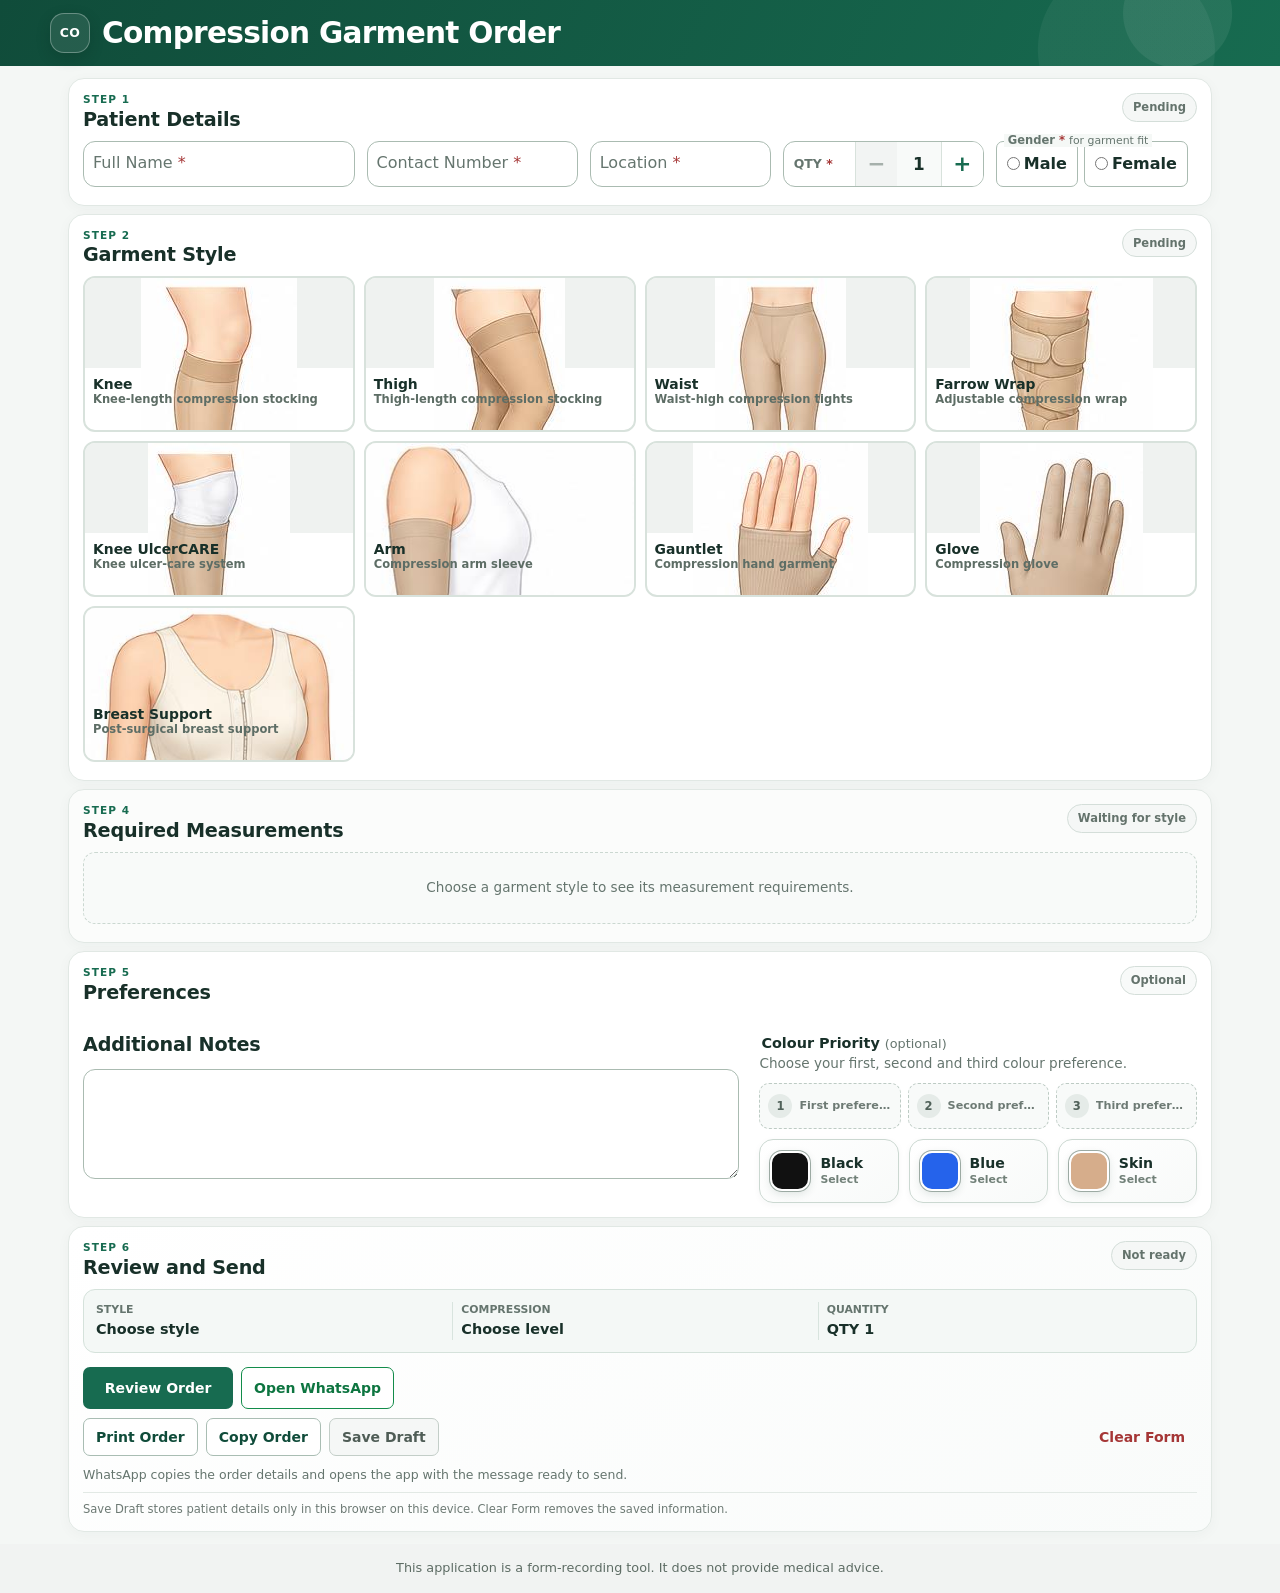
==== Web/index.html @ 6afd361b "feat: add Mercury release and automatic updater" ====
<!doctype html>
<html lang="en">
<head>
  <meta charset="utf-8">
  <meta name="viewport" content="width=device-width, initial-scale=1">
  <title>Compression Garment Order</title>
  <link rel="stylesheet" href="styles.css">
</head>
<body>
  <a class="skip-link" href="#form">Skip to order form</a>

  <header class="site-header">
    <div class="header-inner">
      <span class="brand-mark" aria-hidden="true">CO</span>
      <h1>Compression Garment Order</h1>
    </div>
  </header>

  <main>
    <section id="errorSummary" class="errors" aria-labelledby="errorTitle" tabindex="-1" hidden>
      <h2 id="errorTitle">Please complete the following</h2>
      <ul id="errorList"></ul>
    </section>

    <form id="form" novalidate>
      <section class="panel workflow-section" id="patientSection" aria-labelledby="patientHeading">
        <div class="workflow-heading">
          <div>
            <span class="step-label">Step 1</span>
            <h2 id="patientHeading">Patient Details</h2>
          </div>
          <span id="patientStepStatus" class="section-status">Pending</span>
        </div>
        <div class="patient-row">
          <div class="field floating-field" id="field-name">
            <input id="name" autocomplete="name" placeholder=" " required aria-describedby="name-error">
            <label for="name">Full Name <span class="required" aria-hidden="true">*</span></label>
            <p class="field-error" id="name-error"></p>
          </div>

          <div class="field floating-field" id="field-contact">
            <input id="contact" type="tel" inputmode="tel" autocomplete="tel" maxlength="30" placeholder=" " required aria-describedby="contact-error">
            <label for="contact">Contact Number <span class="required" aria-hidden="true">*</span></label>
            <p class="field-error" id="contact-error"></p>
          </div>

          <div class="field floating-field" id="field-location">
            <input id="location" autocomplete="address-level2" maxlength="200" placeholder=" " required aria-describedby="location-error">
            <label for="location">Location <span class="required" aria-hidden="true">*</span></label>
            <p class="field-error" id="location-error"></p>
          </div>

          <div class="field quantity-field" id="field-pairs">
            <div class="quantity-control">
              <label for="pairs">QTY <span class="required" aria-hidden="true">*</span></label>
              <div class="quantity-stepper">
                <button id="pairsDecrease" class="quantity-button" type="button" aria-label="Decrease quantity">−</button>
                <input id="pairs" type="number" min="1" max="20" step="1" value="1" required aria-describedby="pairs-error">
                <button id="pairsIncrease" class="quantity-button" type="button" aria-label="Increase quantity">+</button>
              </div>
            </div>
            <p class="field-error" id="pairs-error"></p>
          </div>

          <fieldset class="field gender-field" id="field-gender" aria-describedby="gender-error">
            <legend>Gender <span class="required" aria-hidden="true">*</span> <span class="legend-context">for garment fit</span></legend>
            <div class="gender-row">
              <label><input type="radio" name="gender" value="male"> Male</label>
              <label><input type="radio" name="gender" value="female"> Female</label>
            </div>
            <p class="field-error" id="gender-error"></p>
          </fieldset>
        </div>
      </section>

      <div id="selectionRow" class="selection-row">
      <section class="panel workflow-section garment-section" id="garmentSection" aria-labelledby="garmentHeading">
        <div class="workflow-heading">
          <div>
            <span class="step-label">Step 2</span>
            <h2 id="garmentHeading">Garment Style</h2>
          </div>
          <div class="workflow-heading-actions">
            <span id="garmentStepStatus" class="section-status">Pending</span>
            <button id="changeGarment" class="change-garment" type="button" hidden>Change style</button>
          </div>
        </div>
        <div id="garments" class="garments" role="radiogroup" aria-labelledby="garmentHeading" aria-describedby="garment-error"></div>
        <p class="field-error" id="garment-error"></p>
      </section>

      <section class="panel workflow-section compression-section" id="compressionSection" aria-labelledby="compressionHeading" hidden>
        <div class="workflow-heading">
          <div>
            <span class="step-label">Step 3</span>
            <div class="section-heading">
              <h2 id="compressionHeading">Compression Level</h2>
              <button class="help-tip" type="button" aria-label="Compression level help" data-tooltip="Choose the prescribed compression level. Use the information button for its clinical reference details.">?</button>
            </div>
          </div>
          <span id="compressionStepStatus" class="section-status">Pending</span>
        </div>
        <div id="compression" class="compression" role="radiogroup" aria-labelledby="compressionHeading" aria-describedby="compression-error"></div>
        <p class="field-error" id="compression-error"></p>
      </section>

      <section class="panel workflow-section measurement-section" id="measurementSection" aria-labelledby="measurementHeading">
        <div class="workflow-heading">
          <div>
            <span class="step-label">Step 4</span>
            <h2 id="measurementHeading">Required Measurements</h2>
          </div>
          <span id="measurementStepStatus" class="section-status">Waiting for style</span>
        </div>
        <p id="measurementHint" class="hint empty-guidance" aria-live="polite">Choose a garment style to see its measurement requirements.</p>
        <div id="measurementContent" class="measure-content" hidden>
          <div class="measure-layout">
            <svg id="measureDiagram" class="body-diagram" viewBox="0 0 150 260" role="img" aria-label="Body measurement locations"></svg>
            <div id="measurementFields" class="measurements"></div>
          </div>
        </div>
        <p class="field-error" id="measurements-error"></p>
      </section>
      </div>

      <section class="panel workflow-section preferences-panel" id="preferencesSection" aria-labelledby="preferencesHeading">
        <div class="workflow-heading preferences-heading">
          <div>
            <span class="step-label">Step 5</span>
            <h2 id="preferencesHeading">Preferences</h2>
          </div>
          <span id="preferencesStepStatus" class="section-status optional-status">Optional</span>
        </div>
        <div class="notes-column">
          <h2 id="notesHeading">Additional Notes</h2>
          <textarea id="notes" maxlength="2000" rows="4" aria-labelledby="notesHeading"></textarea>
        </div>
        <fieldset class="colour-column" aria-describedby="colourHelp">
          <legend>Colour Priority <span class="optional">(optional)</span></legend>
          <p id="colourHelp" class="hint">Choose your first, second and third colour preference.</p>
          <div id="colourSlots" class="colour-slots" aria-label="Selected colour preference order"></div>
          <div id="colourPriorities" class="colour-priorities"></div>
          <button id="clearColours" class="clear-colours" type="button" hidden>Clear colours</button>
          <p id="colourStatus" class="sr-only" aria-live="polite"></p>
        </fieldset>
      </section>

      <section class="panel workflow-section completion-panel" id="completionSection" aria-labelledby="completionHeading">
        <div class="workflow-heading">
          <div>
            <span class="step-label">Step 6</span>
            <h2 id="completionHeading">Review and Send</h2>
          </div>
          <span id="completionStepStatus" class="section-status">Not ready</span>
        </div>
        <div id="orderSummary" class="order-summary" aria-live="polite"></div>
        <div class="action-groups">
          <div class="primary-actions">
            <button type="button" id="review">Review Order</button>
            <button type="button" id="whatsapp" class="whatsapp">Open WhatsApp</button>
          </div>
          <div class="utility-actions" aria-label="Order utilities">
            <button type="button" id="print" class="secondary">Print Order</button>
            <button type="button" id="copy" class="secondary">Copy Order</button>
            <button type="button" id="save" class="neutral">Save Draft</button>
            <button type="button" id="clear" class="clear-action">Clear Form</button>
          </div>
        </div>
        <p class="action-help">WhatsApp copies the order details and opens the app with the message ready to send.</p>
        <p id="draftPrivacy" class="draft-privacy">Save Draft stores patient details only in this browser on this device. Clear Form removes the saved information.</p>
      </section>
    </form>
  </main>

  <footer>This application is a form-recording tool. It does not provide medical advice.</footer>

  <div id="status" role="status" aria-live="polite" aria-atomic="true"></div>

  <div id="modal" class="modal" hidden>
    <div class="dialog" role="dialog" aria-modal="true" aria-labelledby="modalTitle" aria-describedby="modalDescription">
      <button id="modalClose" class="close" type="button" aria-label="Close dialog">&times;</button>
      <h2 id="modalTitle"></h2>
      <div id="modalDescription"></div>
      <div id="modalActions" class="actions"></div>
    </div>
  </div>

  <section id="printArea" aria-label="Printable order"></section>

  <script src="script.js"></script>
</body>
</html>
---- Web/styles.css ----
:root {
  --brand-primary: #176b50;
  --brand-primary-dark: #104c3a;
  --brand-surface: #edf7f2;
  --text-primary: #183029;
  --text-secondary: #65756e;
  --surface: #ffffff;
  --surface-muted: #f5f8f6;
  --border: #d8e2dc;
  --selected-color: #176b50;
  --selected-surface: #e8f5ee;
  --compression-light: #3d9869;
  --compression-moderate: #c47a28;
  --compression-high: #7f2939;
  --info-color: #316d9b;
  --warning-color: #a86416;
  --error-color: #a53636;
  --success-color: #257a50;
  --ink: var(--text-primary);
  --green: var(--brand-primary);
  --green-dark: var(--brand-primary-dark);
  --pale: var(--brand-surface);
  --line: var(--border);
  --input-line: #aabbb1;
  --soft: var(--surface-muted);
  --muted: var(--text-secondary);
  --danger: var(--error-color);
  --error-bg: #fff1f0;
  --error-line: #e5a19c;
  --radius-sm: 7px;
  --radius-md: 12px;
  --radius-lg: 16px;
  --focus: 0 0 0 3px #80caaa;
  --selected: 0 0 0 2px #147a5222;
  --content: 1180px;
}

* { box-sizing: border-box; }
[hidden] { display: none !important; }
.sr-only {
  position: absolute !important;
  width: 1px !important;
  height: 1px !important;
  padding: 0 !important;
  margin: -1px !important;
  overflow: hidden !important;
  clip: rect(0, 0, 0, 0) !important;
  white-space: nowrap !important;
  border: 0 !important;
}

html { scroll-behavior: smooth; }
body {
  margin: 0;
  background: #f4f7f5;
  color: var(--ink);
  font: 15px/1.45 "Aptos", "Segoe UI Variable Text", "Segoe UI", system-ui, sans-serif;
}

.skip-link {
  position: fixed;
  z-index: 100;
  top: 8px;
  left: 8px;
  padding: 9px 12px;
  border-radius: var(--radius-sm);
  background: #fff;
  color: var(--ink);
  transform: translateY(-150%);
}
.skip-link:focus { transform: none; box-shadow: var(--focus); }

.site-header {
  padding: 13px max(20px, calc((100% - var(--content)) / 2));
  background:
    radial-gradient(circle at 92% 20%, #ffffff12 0 54px, transparent 55px),
    radial-gradient(circle at 88% 75%, #ffffff0d 0 88px, transparent 89px),
    linear-gradient(115deg, var(--brand-primary-dark), var(--brand-primary));
  color: #fff;
}
.header-inner { display: flex; align-items: center; gap: 12px; }
.brand-mark {
  display: grid;
  place-items: center;
  width: 40px;
  height: 40px;
  flex: 0 0 auto;
  border: 1px solid #ffffff4d;
  border-radius: 14px;
  background: #ffffff17;
  color: #fff;
  font-size: .78rem;
  font-weight: 800;
  letter-spacing: .04em;
  box-shadow: 0 5px 14px #08291d3d;
}
.site-header h1 { margin: 0; font-family: "Aptos Display", "Segoe UI Variable Display", "Segoe UI", system-ui, sans-serif; font-size: clamp(1.55rem, 3vw, 1.85rem); line-height: 1.15; letter-spacing: -.025em; }

main { max-width: var(--content); margin: 12px auto; padding: 0 18px; }
.notice, .privacy { margin: 10px 0; padding: 11px 14px; border-radius: 8px; }
.notice { border-left: 4px solid var(--green); background: var(--pale); }
.privacy { border: 1px solid var(--line); background: #fafcfb; color: var(--muted); font-size: .88rem; }

.panel {
  margin: 8px 0;
  padding: 14px;
  border: 1px solid #e1e8e4;
  border-radius: var(--radius-lg);
  background: #fff;
  box-shadow: 0 3px 14px #183d2d09;
}
h2 { margin: 0 0 10px; font-size: 1.2rem; line-height: 1.25; letter-spacing: -.01em; }
h3 { margin: 14px 0 5px; font-size: 1rem; }
.hint { min-height: 1.3em; margin: 0 0 10px; color: var(--muted); font-size: .85rem; }
.required { color: var(--danger); }

.workflow-section {
  position: relative;
  transition: border-color 180ms ease-in-out, box-shadow 180ms ease-in-out, background-color 180ms ease-in-out;
}
.workflow-section.is-complete { border-color: #c2d9ce; box-shadow: 0 4px 16px #176b500d; }
.workflow-heading {
  display: flex;
  align-items: flex-start;
  justify-content: space-between;
  gap: 14px;
  margin-bottom: 9px;
}
.workflow-heading > div:first-child { min-width: 0; }
.workflow-heading h2 { margin-bottom: 0; font-family: "Aptos Display", "Segoe UI Variable Display", "Segoe UI", system-ui, sans-serif; }
.step-label {
  display: block;
  margin-bottom: 2px;
  color: var(--brand-primary);
  font-size: .66rem;
  font-weight: 800;
  letter-spacing: .1em;
  line-height: 1.2;
  text-transform: uppercase;
}
.section-status {
  display: inline-flex;
  min-height: 28px;
  align-items: center;
  padding: 5px 10px;
  border: 1px solid #d4ded9;
  border-radius: 999px;
  background: #f5f7f6;
  color: #64736c;
  font-size: .72rem;
  font-weight: 750;
  white-space: nowrap;
  flex: 0 0 auto;
  transition: color 160ms ease-in-out, border-color 160ms ease-in-out, background-color 160ms ease-in-out;
}
.section-status.is-complete { border-color: #9fc8b4; background: #eaf6f0; color: var(--success-color); }
.section-status.is-complete::before { content: "✓"; margin-right: 5px; }
.optional-status { background: #f8faf9; }
.workflow-heading-actions { display: flex; align-items: center; gap: 8px; }
.selection-row { display: grid; gap: 8px; margin: 8px 0; }
.selection-row > .panel { min-width: 0; margin: 0; }
.selection-row.has-garment {
  grid-template-columns: minmax(0, 1.55fr) minmax(230px, .65fr) minmax(330px, 1fr);
  gap: 10px;
  align-items: stretch;
}
.selection-row.has-garment .compression { grid-template-columns: 1fr; gap: 6px; }
.selection-row.has-garment .garments {
  grid-template-columns: minmax(210px, 1.1fr) minmax(150px, .9fr);
}
.selection-row.has-garment .garment-config-panel { grid-column: span 1; }
.compression-section.is-revealing { animation: reveal-content 180ms ease-in-out; }
.selection-row.has-garment .compression-section .workflow-heading,
.selection-row.has-garment .measurement-section .workflow-heading {
  align-items: flex-start;
  flex-direction: column;
  gap: 5px;
}
.selection-row.has-garment .compression-section .section-status,
.selection-row.has-garment .measurement-section .section-status { align-self: flex-start; }
.selection-row.has-garment .garment-section .workflow-heading { flex-wrap: wrap; }
.selection-row.has-garment .garment-section .workflow-heading-actions { flex-wrap: wrap; justify-content: flex-end; }
.selection-row.has-garment .compression-card { min-height: 56px; }
.selection-row.has-garment .compression-choice { padding-top: 6px; padding-bottom: 6px; }
.selection-row.has-garment .measure-layout { grid-template-columns: 76px minmax(0, 1fr); gap: 10px; }
.selection-row.has-garment .body-diagram { width: 76px; height: 150px; justify-self: center; }
.selection-row.has-garment .measurements { grid-template-columns: 1fr; gap: 7px; }
.selection-row.has-garment .measurements label { font-size: .76rem; }
.selection-row.has-garment .measurements input { min-height: 38px; padding-top: 6px; padding-bottom: 6px; }

label { display: block; font-weight: 650; }
fieldset { min-width: 0; margin: 0; padding: 0; border: 0; }
legend { font-size: .9rem; font-weight: 650; }
.legend-context { color: var(--muted); font-size: .68rem; font-weight: 500; }
input, textarea, select {
  width: 100%;
  margin-top: 4px;
  padding: 8px 9px;
  border: 1px solid var(--input-line);
  border-radius: 12px;
  background: #fff;
  color: var(--ink);
  font: inherit;
  font-size: 1rem;
  transition:
    border-color 160ms ease-in-out,
    box-shadow 160ms ease-in-out,
    background-color 160ms ease-in-out;
}
input:not([type="radio"]):not([type="checkbox"]), select { min-height: 42px; }
select:required:invalid { color: #6f7d76; }
select:required:invalid:focus { color: #87928c; }
select option { color: var(--ink); }
input:focus-visible, textarea:focus-visible, select:focus-visible, button:focus-visible, a:focus-visible {
  border-color: var(--green);
  outline: none;
  box-shadow: var(--focus);
}
input::placeholder, textarea::placeholder {
  color: #6f7d76;
  opacity: .82;
  transition: color 160ms ease-in-out, opacity 160ms ease-in-out;
}
input:focus::placeholder, textarea:focus::placeholder { color: #87928c; opacity: .58; }
input[aria-invalid="true"], select[aria-invalid="true"], textarea[aria-invalid="true"] {
  border-color: var(--danger);
}

.field-error { min-height: 1.2em; margin: 4px 0 0; color: var(--danger); font-size: .8rem; }
.field-error:empty { min-height: 0; }

.patient-row {
  display: grid;
  grid-template-columns: 1.35fr 1.05fr .9fr 1fr 1fr;
  gap: 12px;
  align-items: start;
}
.floating-field { position: relative; }
.floating-field > input {
  height: 46px;
  margin-top: 0;
  padding: 17px 10px 5px;
}
.floating-field > label {
  position: absolute;
  z-index: 1;
  top: 12px;
  left: 10px;
  color: var(--text-secondary);
  font-size: 1rem;
  font-weight: 500;
  line-height: 1.2;
  transform-origin: left top;
  transition: color 160ms ease-in-out, transform 160ms ease-in-out;
  pointer-events: none;
}
.floating-field > input:focus + label,
.floating-field > input:not(:placeholder-shown) + label {
  color: var(--brand-primary);
  transform: translateY(-7px) scale(.76);
}
.floating-field > input[aria-invalid="true"] + label { color: var(--error-color); }
.floating-field > .field-error { margin-top: 4px; }
.quantity-control {
  display: flex;
  align-items: center;
  justify-content: space-between;
  height: 46px;
  overflow: hidden;
  border: 1px solid var(--input-line);
  border-radius: 12px;
  background: var(--surface);
  transition: border-color 160ms ease-in-out, box-shadow 160ms ease-in-out;
}
.quantity-control:focus-within { border-color: var(--brand-primary); box-shadow: var(--focus); }
.quantity-control:has(input[aria-invalid="true"]) { border-color: var(--error-color); }
.quantity-control > label {
  padding-left: 10px;
  color: var(--text-secondary);
  font-size: .78rem;
  font-weight: 600;
  white-space: nowrap;
}
.quantity-stepper { display: flex; align-items: stretch; height: 100%; margin-left: 6px; }
.quantity-stepper input {
  width: 44px;
  min-height: 44px;
  margin: 0;
  padding: 0 3px;
  border: 0;
  border-radius: 0;
  background: #f8faf9;
  color: var(--text-primary);
  font-size: 1.05rem;
  font-weight: 700;
  text-align: center;
  appearance: textfield;
}
.quantity-stepper input::-webkit-inner-spin-button,
.quantity-stepper input::-webkit-outer-spin-button { margin: 0; appearance: none; }
.quantity-stepper input:focus-visible { border: 0; box-shadow: none; }
.quantity-button {
  width: 42px;
  min-height: 44px;
  padding: 0;
  border-left: 1px solid var(--border);
  border-radius: 0;
  background: var(--surface);
  color: var(--brand-primary);
  font-size: 1.35rem;
  font-weight: 600;
}
.quantity-button:hover { background: var(--brand-surface); color: var(--brand-primary-dark); filter: none; transform: none !important; }
.quantity-button:active { background: #dcefe5; transform: scale(.96) !important; }
.quantity-button:disabled { background: #f2f4f3; color: #a6b0ab; cursor: not-allowed; opacity: 1; }
.gender-row { display: flex; height: 46px; gap: 6px; margin-top: 4px; }
.gender-row label {
  display: flex;
  height: 46px;
  min-height: 46px;
  padding: 9px 10px;
  border: 1px solid var(--input-line);
  border-radius: var(--radius-sm);
  background: #fff;
  font-weight: 550;
  font-size: 1rem;
  white-space: nowrap;
  align-items: center;
  transition:
    border-color 160ms ease-in-out,
    background-color 160ms ease-in-out,
    box-shadow 160ms ease-in-out,
    transform 160ms ease-in-out;
}
.gender-row label:has(input:checked) { border-color: var(--green); background: var(--pale); }
.gender-row input { width: auto; margin: 0 4px 0 0; }
.gender-field { position: relative; }
.gender-field legend {
  position: absolute;
  z-index: 2;
  top: -7px;
  left: 8px;
  padding: 0 4px;
  background: var(--surface-muted);
  color: var(--text-secondary);
  font-size: .72rem;
  line-height: 1.2;
}
.gender-field .gender-row { margin-top: 0; }

.section-heading { display: flex; align-items: center; gap: 8px; }
.section-heading h2 { margin-bottom: 0; }
.help-tip {
  position: relative;
  display: grid;
  place-items: center;
  width: 44px;
  min-height: 44px;
  padding: 0;
  border: 0;
  border-radius: 50%;
  background: transparent;
  color: var(--muted);
  font-size: .85rem;
  font-weight: 750;
  transition:
    background-color 160ms ease-in-out,
    color 160ms ease-in-out,
    box-shadow 160ms ease-in-out;
}
.help-tip:hover { background: #eaf2ed; color: var(--green); filter: none; }
.help-tip::after {
  content: attr(data-tooltip);
  position: absolute;
  z-index: 20;
  top: calc(100% + 8px);
  left: 0;
  display: block;
  visibility: hidden;
  opacity: 0;
  transform: translateY(-5px);
  width: min(300px, calc(100vw - 50px));
  padding: 7px 9px;
  border-radius: var(--radius-sm);
  background: #223f34;
  color: #fff;
  font-size: .78rem;
  font-weight: 500;
  line-height: 1.4;
  text-align: left;
  box-shadow: 0 3px 10px #0002;
  pointer-events: none;
  transition:
    opacity 160ms ease-in-out,
    transform 160ms ease-in-out,
    visibility 160ms ease-in-out;
}
.help-tip:hover::after, .help-tip:focus-visible::after {
  visibility: visible;
  opacity: 1;
  transform: translateY(0);
}

.compression { display: grid; grid-template-columns: repeat(3, minmax(0, 1fr)); gap: 10px; margin-top: 8px; }
.compression-card {
  --level-color: var(--compression-light);
  --level-height: 14px;
  position: relative;
  display: grid;
  grid-template-columns: 1fr 44px;
  min-height: 62px;
  border: 1px solid #dce5e0;
  border-radius: 16px;
  background: #fff;
  box-shadow: 0 2px 8px #183d2d0d;
  transition:
    border-color 180ms ease-in-out,
    background-color 180ms ease-in-out,
    box-shadow 180ms ease-in-out,
    transform 180ms ease-in-out;
}
.compression-card[data-level="moderate"] { --level-color: var(--compression-moderate); --level-height: 27px; }
.compression-card[data-level="ulcer"] { --level-color: var(--compression-high); --level-height: 40px; }
.compression-card::before,
.compression-card::after {
  content: "";
  position: absolute;
  z-index: 1;
  left: 8px;
  bottom: 10px;
  width: 6px;
  border-radius: 999px;
  pointer-events: none;
}
.compression-card::before { height: 40px; background: #e5ebe7; }
.compression-card::after {
  height: var(--level-height);
  background: var(--level-color);
  transition: height 180ms ease-in-out, background-color 180ms ease-in-out;
}
.compression-card:hover { border-color: #b9cbc1; box-shadow: 0 4px 12px #183d2d14; }
.compression-card:focus-within { border-color: #79b99c; box-shadow: var(--focus); }
.compression-card.selected {
  border-color: #68aa8a;
  background: #edf7f1;
  box-shadow: 0 6px 18px #147a5218, inset 0 0 0 1px #147a5226;
}
.compression-choice {
  display: flex;
  min-width: 0;
  cursor: pointer;
  align-items: center;
  gap: 8px;
  padding: 9px 4px 9px 20px;
}
.compression-choice input {
  appearance: none;
  display: grid;
  place-content: center;
  width: 18px;
  height: 18px;
  margin: 0;
  padding: 0;
  flex: 0 0 auto;
  border: 1.5px solid #9cadA4;
  border-radius: 50%;
  background: #fff;
  cursor: pointer;
}
.compression-choice input::before {
  content: "";
  width: 8px;
  height: 8px;
  border-radius: 50%;
  background: var(--green);
  transform: scale(0);
  transition: transform 160ms ease-in-out;
}
.compression-choice input:checked { border-color: var(--green); }
.compression-choice input:checked::before { transform: scale(1); }
.compression-copy { display: block; min-width: 0; }
.compression-copy strong, .compression-copy small { display: block; }
.compression-copy strong { font-size: .84rem; line-height: 1.25; }
.compression-copy small {
  display: flex;
  align-items: center;
  gap: 4px;
  color: #718078;
  font-size: .7rem;
  line-height: 1.3;
}
.compression-copy small::before {
  content: "";
  width: 6px;
  height: 6px;
  flex: 0 0 auto;
  border-radius: 50%;
  background: var(--level-color);
}
.compression-copy::after {
  content: "✓ Selected";
  display: block;
  height: 14px;
  margin-top: 1px;
  color: var(--selected-color);
  font-size: .65rem;
  font-weight: 700;
  line-height: 14px;
  visibility: hidden;
  opacity: 0;
  transition: opacity 160ms ease-in-out, visibility 160ms ease-in-out;
}
.compression-card.selected .compression-copy::after { visibility: visible; opacity: 1; }
.info {
  width: 44px;
  min-height: 44px;
  align-self: center;
  justify-self: center;
  padding: 0;
  border: 0;
  border-radius: 50%;
  background: transparent;
  color: var(--info-color);
  font-size: .78rem;
  font-weight: 750;
  cursor: pointer;
}
.info:hover { background: #eaf2f8; color: #245778; filter: none; }

.compression-section .section-heading { align-items: center; gap: 6px; }
.measure-content { display: block; }
.measure-layout { display: grid; grid-template-columns: 140px minmax(0, 1fr); gap: 14px; align-items: start; }
.body-diagram { width: 140px; height: 210px; justify-self: center; }
.body-diagram text { font-size: 10px; }
.measurements { display: grid; grid-template-columns: 1fr; gap: 10px; width: 100%; }
.measurements label { position: relative; font-size: .88rem; }
.measurements .unit { position: absolute; right: 9px; bottom: 9px; color: #64746c; font-size: .8rem; }
.measurements input { padding-right: 52px; }
.measurement-valid-check {
  position: absolute;
  right: 30px;
  bottom: 9px;
  display: grid;
  place-items: center;
  width: 18px;
  height: 18px;
  border-radius: 50%;
  background: var(--success-color);
  color: #fff;
  font-size: .68rem;
  font-weight: 800;
  opacity: 0;
  transform: scale(.75);
  transition: opacity 160ms ease-in-out, transform 160ms ease-in-out;
  pointer-events: none;
}
.measurements .field.is-valid .measurement-valid-check { opacity: 1; transform: scale(1); }
.measurement-section .hint:empty { display: none; }
.measurement-section.is-empty { background: #fbfcfb; }
.empty-guidance {
  min-height: 72px;
  display: flex;
  align-items: center;
  justify-content: center;
  margin: 0;
  border: 1px dashed #cbd8d1;
  border-radius: 12px;
  background: #f8faf9;
  text-align: center;
}

.garments { display: grid; grid-template-columns: repeat(4, minmax(0, 1fr)); gap: 9px; }
.garment {
  --garment-image-height: 90px;
  --garment-copy-height: 62px;
  position: relative;
  display: grid;
  grid-template-rows: calc(var(--garment-image-height) + var(--garment-copy-height));
  min-height: calc(var(--garment-image-height) + var(--garment-copy-height));
  overflow: hidden;
  border: 2px solid var(--line);
  border-radius: var(--radius-md);
  background: #fff;
  transition:
    border-color 180ms ease-in-out,
    background-color 180ms ease-in-out,
    box-shadow 180ms ease-in-out,
    transform 180ms ease-in-out,
    opacity 180ms ease-in-out;
}
.garment:hover { border-color: #9bb9aa; box-shadow: 0 5px 15px #183d2d17; transform: translateY(-1px); }
.garment.selected { border-color: var(--green); background: var(--pale); box-shadow: var(--selected); }
.garment.is-filtering-out { opacity: 0; transform: scale(.975); pointer-events: none; }
.garment.is-filtering-in { animation: garment-filter-in 180ms ease-in-out; }
.garment::after {
  content: "✓ Selected";
  position: absolute;
  top: 7px;
  left: 7px;
  display: grid;
  place-items: center;
  width: auto;
  height: 24px;
  padding: 0 8px;
  border-radius: 999px;
  background: var(--green);
  color: #fff;
  font-size: .68rem;
  font-weight: 750;
  box-shadow: 0 2px 5px #0002;
  visibility: hidden;
  opacity: 0;
  transform: scale(.65);
  transition:
    opacity 160ms ease-in-out,
    transform 160ms ease-in-out,
    visibility 160ms ease-in-out;
  pointer-events: none;
}
.garment.selected::after {
  visibility: visible;
  opacity: 1;
  transform: scale(1);
}
.garment-select {
  display: grid;
  grid-template-rows: var(--garment-image-height) var(--garment-copy-height);
  width: 100%;
  min-height: 0;
  padding: 0;
  border: 0;
  background: transparent;
  color: var(--ink);
  text-align: left;
  cursor: pointer;
  overflow: hidden;
}
.garment-select:focus-visible { border-radius: 8px; box-shadow: inset 0 0 0 3px #80caaa; }
.image { display: grid; place-items: center; height: var(--garment-image-height); background: #eff2f0; }
.image img {
  max-width: 100%;
  max-height: 100%;
  object-fit: contain;
}
.image-fallback { padding: 12px; color: var(--muted); font-weight: 700; text-align: center; }
.garment-copy { height: var(--garment-copy-height); padding: 8px; overflow: hidden; }
.garment-copy strong { display: block; font-size: .87rem; }
.garment-copy small { display: block; color: #5d6d65; font-size: .72rem; }
.garment-config-panel {
  position: relative;
  grid-column: span 3;
  min-height: calc(var(--garment-image-height, 90px) + var(--garment-copy-height, 62px));
  padding: 14px;
  border: 1px solid #bad0c5;
  border-radius: var(--radius-md);
  background: linear-gradient(145deg, #f4faf7, #fff);
  box-shadow: 0 6px 18px #183d2d12;
  animation: reveal-content 180ms ease-in-out;
}
.garment-config-panel::before {
  content: "";
  position: absolute;
  top: 28px;
  left: -9px;
  width: 16px;
  height: 16px;
  border-bottom: 1px solid #bad0c5;
  border-left: 1px solid #bad0c5;
  background: #f4faf7;
  transform: rotate(45deg);
}
.garment-config-heading { margin-bottom: 12px; }
.garment-config-heading h3 { margin: 0; color: var(--ink); font-size: 1rem; }
.garment-config-panel label { display: block; font-size: .82rem; font-weight: 700; }
.garment-config-panel select { margin-top: 6px; background-color: #fff; }
.garment-option-confirmation { margin: 0; color: var(--success-color); font-size: .88rem; font-weight: 700; }

.change-garment {
  min-height: 32px;
  padding: 5px 10px;
  border: 1px solid #b9ccc2;
  border-radius: 999px;
  background: #fff;
  color: var(--brand-primary-dark);
  font-size: .75rem;
}
.change-garment::before { content: "↺"; margin-right: 5px; }
.change-garment:hover { background: var(--brand-surface); filter: none; }

.preferences-panel { display: grid; grid-template-columns: minmax(0, 1.35fr) minmax(300px, .9fr); gap: 20px; }
.preferences-panel h2 { margin-bottom: 8px; }
.optional { color: var(--muted); font-size: .8rem; font-weight: 500; }
.colour-priorities { display: grid; grid-template-columns: repeat(3, minmax(0, 1fr)); gap: 10px; }
.colour-choice {
  position: relative;
  display: grid;
  grid-template-columns: 40px minmax(0, 1fr) 28px;
  align-items: center;
  gap: 10px;
  min-height: 64px;
  padding: 10px;
  overflow: hidden;
  border: 1px solid #cbd8d1;
  border-radius: 14px;
  background: linear-gradient(145deg, #fff, #f8faf9);
  color: var(--ink);
  text-align: left;
  box-shadow: 0 2px 7px #183d2d0a;
  transition:
    border-color 160ms ease-in-out,
    background-color 160ms ease-in-out,
    box-shadow 160ms ease-in-out,
    transform 160ms ease-in-out;
}
.colour-choice:hover { border-color: #9dbbad; box-shadow: 0 6px 15px #183d2d14; }
.colour-choice[aria-pressed="true"] { border-color: var(--green); background: #f2faf6; box-shadow: var(--selected); }
.colour-square {
  width: 40px;
  height: 40px;
  border: 2px solid #fff;
  border-radius: 12px;
  box-shadow: 0 0 0 1px #9caaa3, 0 3px 8px #183d2d20;
}
.colour-copy { display: grid; min-width: 0; gap: 2px; }
.colour-label { font-size: .88rem; font-weight: 750; line-height: 1.1; }
.colour-status { color: #718078; font-size: .68rem; font-weight: 600; line-height: 1.2; }
.colour-choice[aria-pressed="true"] .colour-status { color: var(--green); }
.colour-rank {
  display: grid;
  place-items: center;
  width: 28px;
  height: 28px;
  border-radius: 50%;
  background: var(--green);
  color: #fff;
  font-size: .8rem;
  font-weight: 800;
  visibility: hidden;
  opacity: 0;
  transform: scale(.65);
  transition:
    opacity 160ms ease-in-out,
    transform 160ms ease-in-out,
    visibility 160ms ease-in-out;
}
.colour-choice[aria-pressed="true"] .colour-rank {
  visibility: visible;
  opacity: 1;
  transform: scale(1);
}

.whatsapp-panel { display: flex; align-items: center; justify-content: space-between; gap: 18px; }
.whatsapp-panel h2 { margin-bottom: 4px; }
.whatsapp-panel .hint { margin-bottom: 0; }
.whatsapp { flex: 0 0 auto; background: #128c4a; }

.actions { display: flex; flex-wrap: wrap; gap: 8px; margin: 14px 0; }
button {
  min-height: 42px;
  padding: 9px 12px;
  border: 0;
  border-radius: var(--radius-sm);
  background: var(--green);
  color: #fff;
  font: 700 14px system-ui;
  cursor: pointer;
  transition:
    background-color 160ms ease-in-out,
    filter 160ms ease-in-out,
    box-shadow 160ms ease-in-out,
    transform 120ms ease-in-out;
}
button:hover { filter: brightness(.95); }
button:not(.help-tip):not(.info):hover { transform: translateY(-1px); }
button:not(.help-tip):not(.info):active { transform: translateY(1px); }
button[aria-busy="true"] { cursor: wait; opacity: .72; pointer-events: none; }
.secondary { background: var(--green-dark); }
.neutral { background: #64716b; }
.danger { background: var(--danger); }

.preferences-heading { grid-column: 1 / -1; margin-bottom: 0; }
.colour-slots { display: grid; grid-template-columns: repeat(3, minmax(0, 1fr)); gap: 7px; margin-bottom: 10px; }
.colour-slot {
  display: grid;
  grid-template-columns: 24px minmax(0, 1fr);
  align-items: center;
  gap: 7px;
  min-height: 46px;
  padding: 7px 8px;
  border: 1px dashed #bdcbc4;
  border-radius: 10px;
  background: #f8faf9;
  color: #6d7a74;
  text-align: left;
}
.colour-slot:disabled { cursor: default; opacity: 1; }
.colour-slot.is-filled {
  grid-template-columns: 22px 24px minmax(0, 1fr);
  border-style: solid;
  border-color: #a8c8b8;
  background: #f0f8f4;
  color: var(--ink);
  animation: reveal-content 160ms ease-in-out;
}
.colour-slot.is-filled:hover { border-color: var(--green); background: #e8f5ee; filter: none; }
.colour-slot-number {
  display: grid;
  place-items: center;
  width: 24px;
  height: 24px;
  border-radius: 50%;
  background: #e5ebe8;
  color: #506159;
  font-size: .72rem;
  font-weight: 800;
}
.colour-slot.is-filled .colour-slot-number { background: var(--green); color: #fff; }
.colour-slot-swatch { width: 22px; height: 22px; border: 2px solid #fff; border-radius: 7px; box-shadow: 0 0 0 1px #9caaa3; }
.colour-slot-copy { overflow: hidden; font-size: .7rem; font-weight: 700; line-height: 1.15; text-overflow: ellipsis; white-space: nowrap; }
.clear-colours {
  min-height: 30px;
  margin-top: 7px;
  padding: 4px 0;
  background: transparent;
  color: var(--brand-primary-dark);
  font-size: .76rem;
  text-decoration: underline;
  text-underline-offset: 3px;
}
.clear-colours:hover { background: transparent; filter: none; }

.completion-panel { background: linear-gradient(145deg, #fff, #f9fbfa); }
.order-summary {
  display: flex;
  flex-wrap: wrap;
  gap: 8px;
  margin-bottom: 14px;
  padding: 12px;
  border: 1px solid #d5e2db;
  border-radius: 12px;
  background: #f4f8f6;
}
.summary-item {
  display: grid;
  min-width: 130px;
  flex: 1 1 150px;
  gap: 1px;
  padding-right: 10px;
  border-right: 1px solid #d8e4de;
}
.summary-item:last-child { border-right: 0; }
.summary-item small { color: var(--muted); font-size: .68rem; font-weight: 650; text-transform: uppercase; }
.summary-item strong { overflow: hidden; font-size: .9rem; text-overflow: ellipsis; white-space: nowrap; }
.summary-item:last-child strong,
.quantity-stepper input,
.measurements input,
#contact { font-variant-numeric: tabular-nums; }

.action-groups { display: grid; gap: 9px; }
.primary-actions, .utility-actions { display: flex; flex-wrap: wrap; gap: 8px; }
.primary-actions > button { min-width: 150px; }
.utility-actions > button { min-height: 38px; }
.whatsapp {
  border: 1px solid #128c4a;
  background: #fff;
  color: #0d7540;
  box-shadow: none;
}
.whatsapp:hover { background: #edf8f2; filter: none; }
.secondary {
  border: 1px solid #a9bdb3;
  background: #fff;
  color: var(--brand-primary-dark);
}
.secondary:hover { background: #f0f6f3; filter: none; }
.neutral {
  border: 1px solid #c3cec8;
  background: #f5f7f6;
  color: #4f5d56;
}
.neutral:hover { background: #e9eeeb; filter: none; }
.neutral.is-saved { border-color: #8cbea5; background: #eaf6f0; color: var(--success-color); }
.clear-action {
  margin-left: auto;
  background: transparent;
  color: var(--danger);
  font-weight: 700;
}
.clear-action:hover { background: var(--error-bg); filter: none; }
.action-help { margin: 10px 0 0; color: var(--muted); font-size: .78rem; }
.draft-privacy {
  margin: 8px 0 0;
  padding-top: 8px;
  border-top: 1px solid #e2e9e5;
  color: #6d7a74;
  font-size: .72rem;
}

.errors {
  margin: 12px 0;
  padding: 12px 16px;
  border: 1px solid var(--error-line);
  border-radius: 9px;
  background: var(--error-bg);
  color: #7c2620;
  opacity: 0;
  transform: translateY(-5px);
  transition:
    opacity 180ms ease-in-out,
    transform 180ms ease-in-out;
}
.errors.is-visible { opacity: 1; transform: translateY(0); }
.errors h2 { font-size: 1rem; }
.errors a { color: inherit; }

.modal {
  position: fixed;
  z-index: 50;
  inset: 0;
  display: grid;
  place-items: center;
  padding: 16px;
  background: #142d2299;
  opacity: 0;
  transition: opacity 180ms ease-in-out;
}
.modal.is-open { opacity: 1; }
.dialog {
  position: relative;
  width: min(760px, 100%);
  max-height: 90vh;
  overflow: auto;
  padding: 22px;
  border-radius: var(--radius-lg);
  background: #fff;
  opacity: 0;
  transform: translateY(8px) scale(.985);
  transition:
    opacity 180ms ease-in-out,
    transform 180ms ease-in-out;
}
.modal.is-open .dialog { opacity: 1; transform: translateY(0) scale(1); }
.close {
  position: absolute;
  top: 8px;
  right: 8px;
  width: 44px;
  min-height: 44px;
  padding: 0;
  background: transparent;
  color: var(--ink);
  font-size: 26px;
}
.dialog h2 { padding-right: 40px; }
.preview { width: 100%; min-height: 260px; font: 12px/1.45 ui-monospace, monospace; }

#status {
  position: fixed;
  z-index: 60;
  right: 18px;
  bottom: 18px;
  max-width: min(420px, calc(100vw - 36px));
  padding: 10px 13px;
  border-radius: var(--radius-sm);
  background: #173c2c;
  color: #fff;
  opacity: 0;
  transform: translateY(100px);
  transition:
    opacity 200ms ease-in-out,
    transform 200ms ease-in-out;
  pointer-events: none;
}
#status.show { opacity: 1; transform: none; }

#measurementContent {
  opacity: 0;
  transform: translateY(-5px);
  transition:
    opacity 180ms ease-in-out,
    transform 180ms ease-in-out;
}
#measurementContent.is-visible { opacity: 1; transform: translateY(0); }

@keyframes reveal-content {
  from { opacity: 0; transform: translateY(-4px); }
  to { opacity: 1; transform: translateY(0); }
}

@keyframes garment-filter-in {
  from { opacity: 0; transform: translateY(4px) scale(.985); }
  to { opacity: 1; transform: none; }
}

.workflow-section.step-nudge,
.garment-config-panel.step-nudge { animation: step-nudge 320ms ease-out; }
@keyframes step-nudge {
  0%, 100% { border-color: #e1e8e4; box-shadow: 0 3px 14px #183d2d09; }
  32% { border-color: #5da985; box-shadow: 0 0 0 3px #2c946426, 0 6px 18px #176b5014; }
}

footer { padding: 15px; background: #f1f3f2; color: #5d6c64; font-size: .8rem; text-align: center; }
#printArea { display: none; }

@media (max-width: 980px) {
  .patient-row { grid-template-columns: repeat(3, minmax(0, 1fr)); }
  .compression { grid-template-columns: repeat(3, minmax(0, 1fr)); }
}

@media (max-width: 900px) {
  .selection-row.has-garment { grid-template-columns: minmax(0, 1.7fr) minmax(250px, .8fr); }
  .selection-row.has-garment .measurement-section { grid-column: 1 / -1; }
  .selection-row.has-garment .measure-layout { grid-template-columns: 120px minmax(0, 1fr); gap: 12px; }
  .selection-row.has-garment .body-diagram { width: 120px; height: 190px; }
}

@media (max-width: 760px) {
  .patient-row, .compression, .preferences-panel { grid-template-columns: 1fr; }
  .selection-row.has-garment { grid-template-columns: 1fr; gap: 8px; }
  .selection-row.has-garment .measurement-section { grid-column: auto; }
  .selection-row.has-garment .measure-layout { grid-template-columns: 105px minmax(0, 1fr); gap: 12px; }
  .selection-row.has-garment .body-diagram { width: 105px; height: 180px; }
  .selection-row.has-garment .measurements { grid-template-columns: 1fr; }
  #field-name, #field-contact, #field-location { padding-top: 0; }
  .garments { grid-template-columns: repeat(2, minmax(0, 1fr)); }
  .selection-row.has-garment .garments { grid-template-columns: repeat(2, minmax(0, 1fr)); }
  .garment-config-panel { grid-column: span 1; }
  .measure-layout { grid-template-columns: 105px minmax(0, 1fr); gap: 12px; }
  .measurements { grid-template-columns: 1fr; }
  .body-diagram { width: 105px; height: 180px; }
  .garment { --garment-image-height: 88px; }
  .garment:hover { transform: none; }
  .primary-actions > button, .utility-actions > button { flex: 1 1 150px; }
  .clear-action { margin-left: 0; }
}

@media (max-width: 420px) {
  main { padding: 0 12px; }
  .panel { padding: 13px; }
  .workflow-heading { align-items: flex-start; }
  .workflow-heading-actions { align-items: flex-end; flex-direction: column-reverse; }
  .garments { grid-template-columns: 1fr; }
  .selection-row.has-garment .garments { grid-template-columns: 1fr; }
  .garment-config-panel { grid-column: span 1; }
  .garment-config-panel::before { top: -9px; left: 28px; transform: rotate(135deg); }
  .colour-slots,
  .colour-priorities { grid-template-columns: 1fr; }
  .gender-row { height: auto; flex-direction: column; }
  .gender-row label { width: 100%; }
  .measure-layout { grid-template-columns: 1fr; }
  .selection-row.has-garment .measure-layout { grid-template-columns: 1fr; }
  .body-diagram { justify-self: center; width: 110px; height: 180px; }
  .selection-row.has-garment .body-diagram { justify-self: center; width: 110px; height: 180px; }
  .summary-item { flex-basis: 100%; border-right: 0; border-bottom: 1px solid #d8e4de; padding: 0 0 7px; }
  .summary-item:last-child { border-bottom: 0; padding-bottom: 0; }
}

@media (prefers-reduced-motion: reduce) {
  *, *::before, *::after { scroll-behavior: auto !important; transition-duration: .01ms !important; animation-duration: .01ms !important; }
}

@page { size: A4; margin: 14mm; }
@media print {
  body > *:not(#printArea) { display: none !important; }
  #printArea { display: block !important; color: #111; font: 10.5pt/1.35 Arial, sans-serif; }
  .print-header { margin-bottom: 14px; padding-bottom: 8px; border-bottom: 3px solid var(--brand-primary); }
  .print-brand { display: flex; align-items: center; gap: 9px; }
  .print-mark { display: grid; place-items: center; width: 38px; height: 38px; border-radius: 10px; background: var(--brand-primary); color: #fff; font-weight: 800; }
  .print-header h1 { margin: 0; font-size: 19pt; }
  .print-header .print-subtitle { margin: 1px 0 0; color: #555; font-size: 9.5pt; }
  .print-header .print-generated { margin: 6px 0 0; color: #555; font-size: 8.5pt; }
  .print-section { break-inside: avoid; margin: 12px 0; }
  .print-section h2 { margin: 0 0 6px; padding-bottom: 3px; border-bottom: 1px solid #777; color: var(--brand-primary-dark); font-size: 12pt; }
  .print-grid { display: grid; grid-template-columns: repeat(2, 1fr); gap: 5px 18px; }
  .print-row { min-height: 20px; }
  .print-label { font-weight: 700; }
  .print-blank { display: inline-block; min-width: 150px; border-bottom: 1px solid #333; }
  .print-garment { display: flex; align-items: center; gap: 12px; }
  .print-garment img { width: 62px; height: 62px; object-fit: contain; }
  .print-notes { min-height: 75px; white-space: pre-wrap; }
}
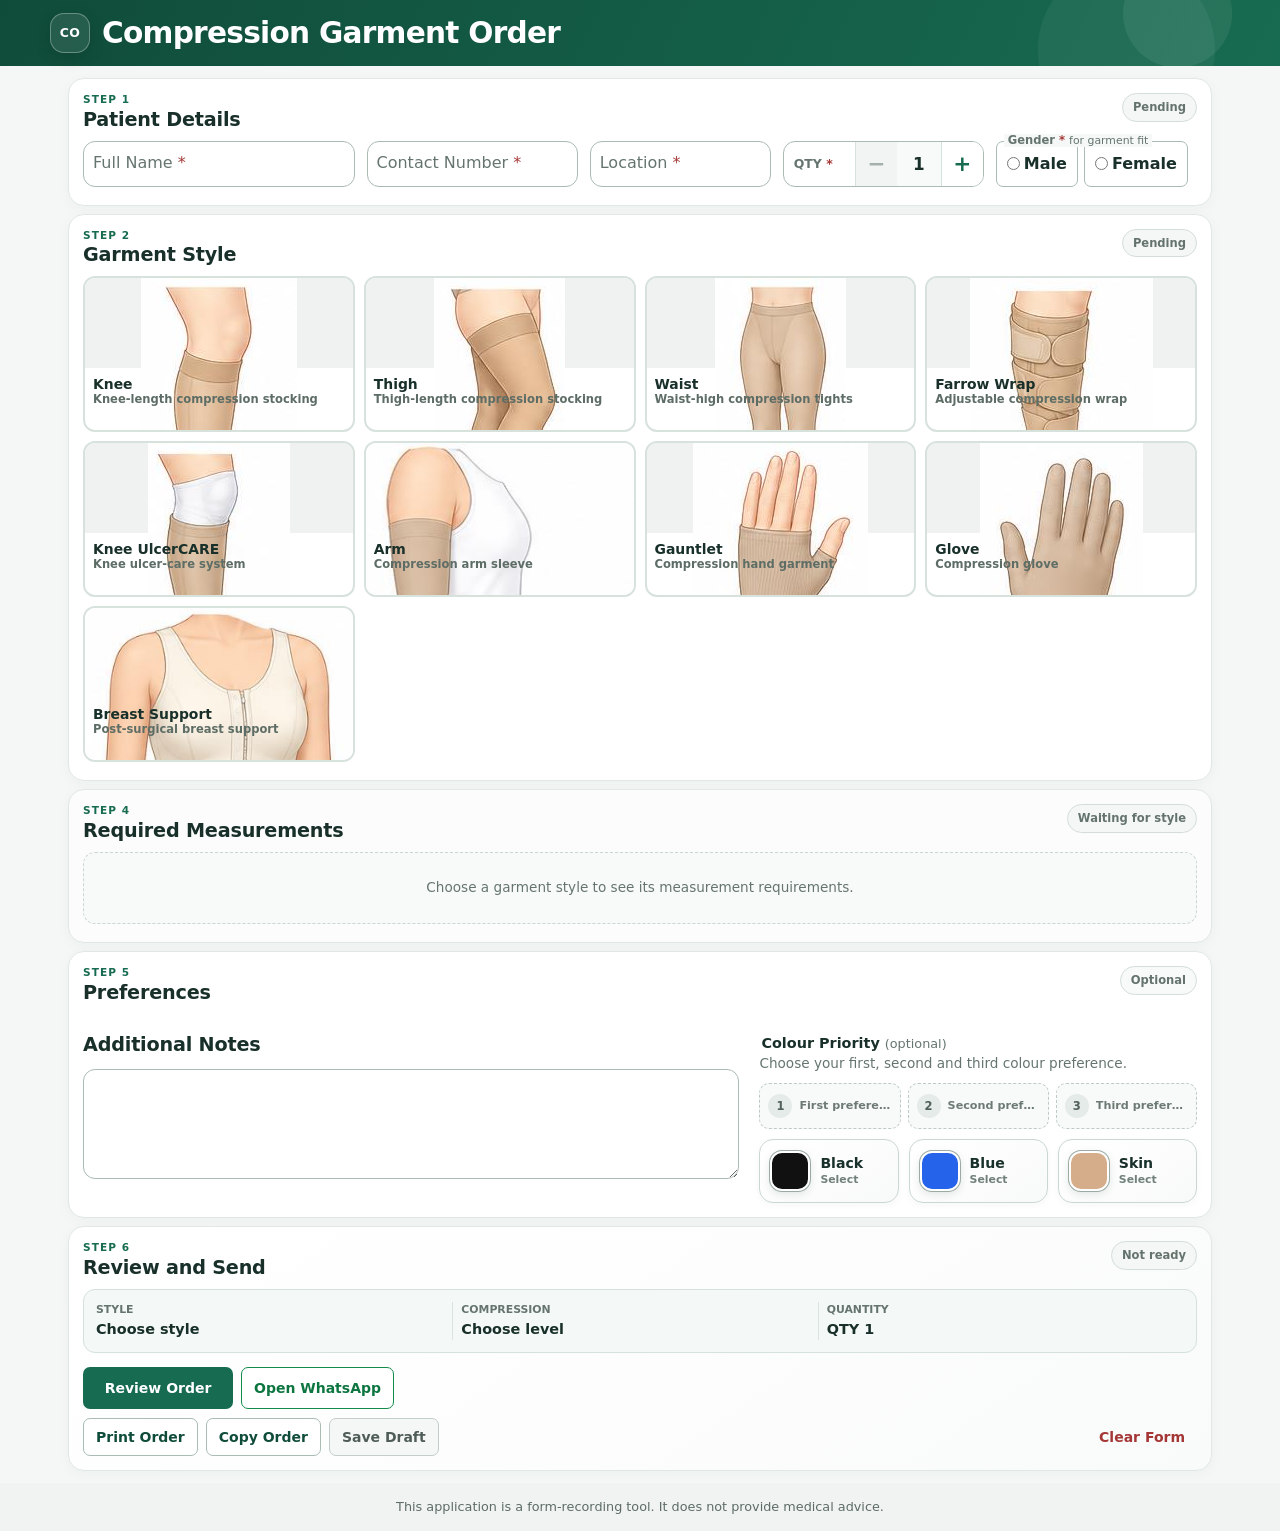
==== commit a0bbd451: "fix: remove action help notes" ====
--- a/Web/index.html
+++ b/Web/index.html
@@ -166,8 +166,6 @@
             <button type="button" id="clear" class="clear-action">Clear Form</button>
           </div>
         </div>
-        <p class="action-help">WhatsApp copies the order details and opens the app with the message ready to send.</p>
-        <p id="draftPrivacy" class="draft-privacy">Save Draft stores patient details only in this browser on this device. Clear Form removes the saved information.</p>
       </section>
     </form>
   </main>
--- a/Web/styles.css
+++ b/Web/styles.css
@@ -887,15 +887,6 @@
   font-weight: 700;
 }
 .clear-action:hover { background: var(--error-bg); filter: none; }
-.action-help { margin: 10px 0 0; color: var(--muted); font-size: .78rem; }
-.draft-privacy {
-  margin: 8px 0 0;
-  padding-top: 8px;
-  border-top: 1px solid #e2e9e5;
-  color: #6d7a74;
-  font-size: .72rem;
-}
-
 .errors {
   margin: 12px 0;
   padding: 12px 16px;
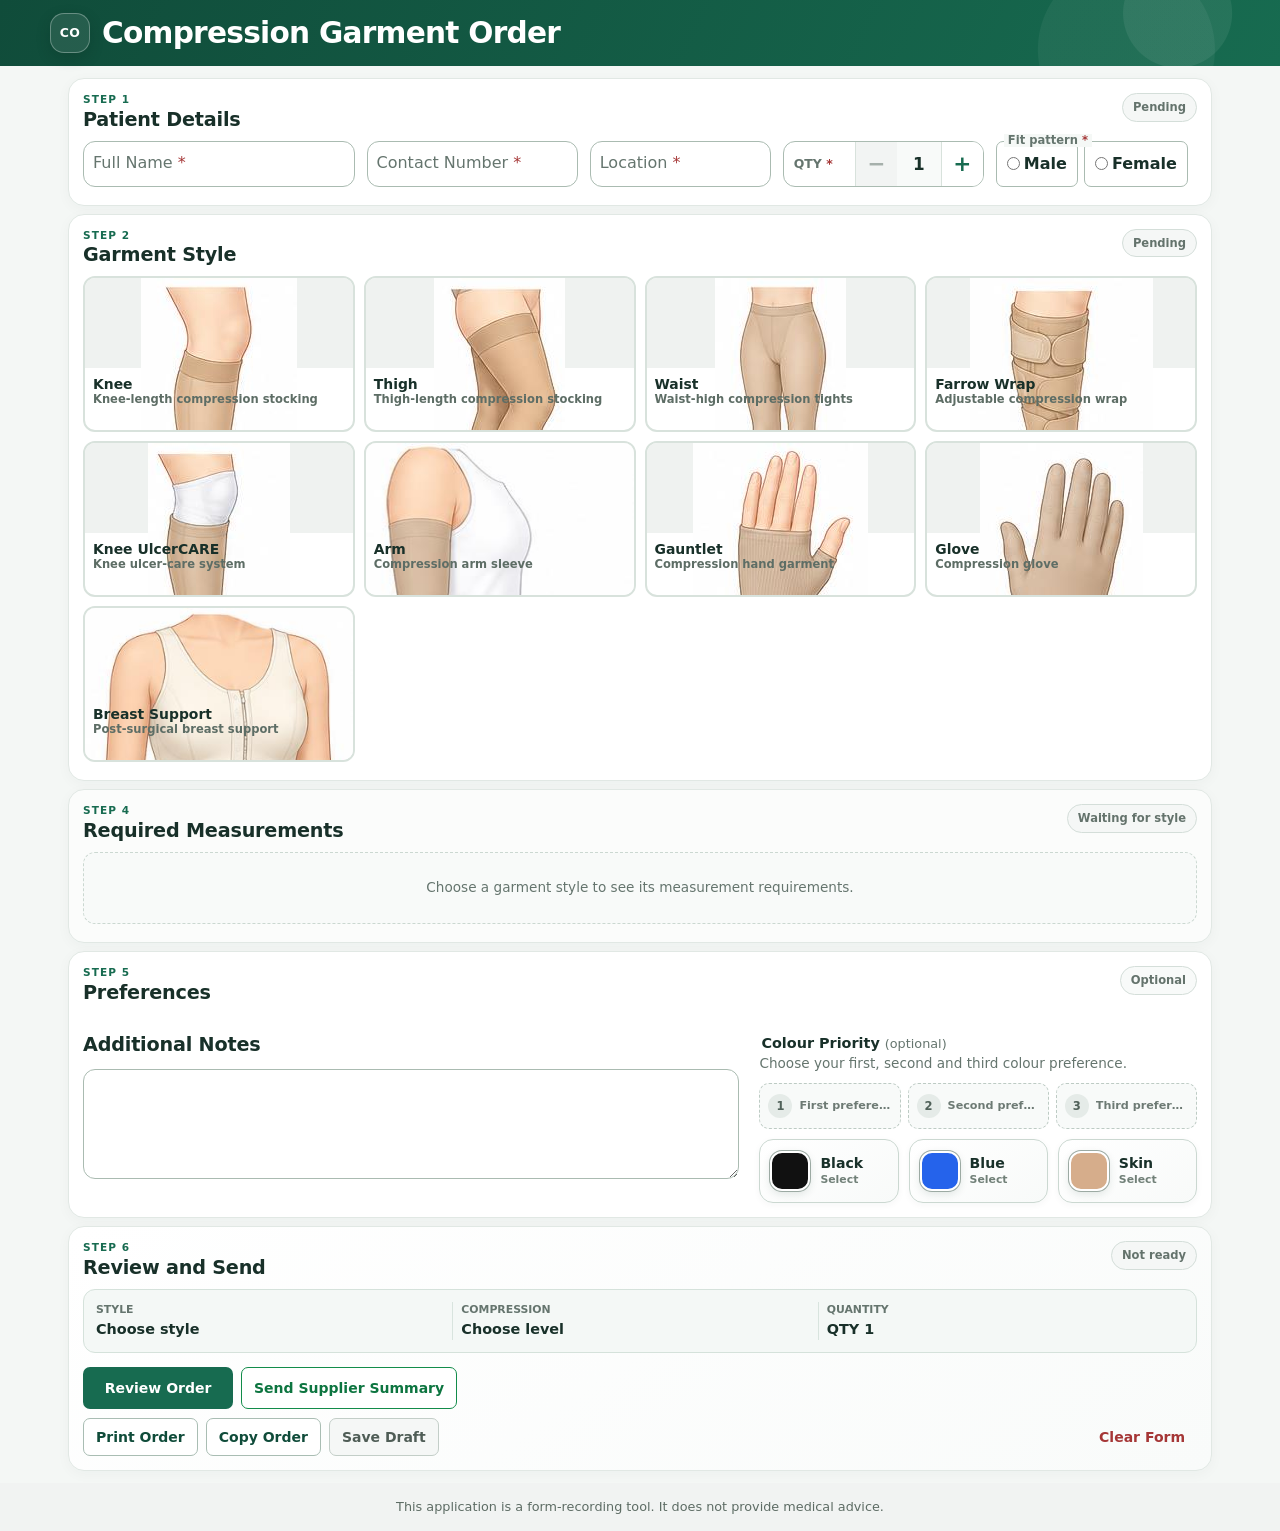
==== commit 2664f739: "feat: harden Mercury 2.0" ====
--- a/Web/index.html
+++ b/Web/index.html
@@ -63,7 +63,7 @@
           </div>
 
           <fieldset class="field gender-field" id="field-gender" aria-describedby="gender-error">
-            <legend>Gender <span class="required" aria-hidden="true">*</span> <span class="legend-context">for garment fit</span></legend>
+            <legend>Fit pattern <span class="required" aria-hidden="true">*</span></legend>
             <div class="gender-row">
               <label><input type="radio" name="gender" value="male"> Male</label>
               <label><input type="radio" name="gender" value="female"> Female</label>
@@ -157,7 +157,7 @@
         <div class="action-groups">
           <div class="primary-actions">
             <button type="button" id="review">Review Order</button>
-            <button type="button" id="whatsapp" class="whatsapp">Open WhatsApp</button>
+            <button type="button" id="whatsapp" class="whatsapp">Send Supplier Summary</button>
           </div>
           <div class="utility-actions" aria-label="Order utilities">
             <button type="button" id="print" class="secondary">Print Order</button>
--- a/Web/styles.css
+++ b/Web/styles.css
@@ -57,6 +57,12 @@
   font: 15px/1.45 "Aptos", "Segoe UI Variable Text", "Segoe UI", system-ui, sans-serif;
 }
 
+@media (forced-colors: active) {
+  * { forced-color-adjust: auto; }
+  .panel, button, input, textarea, select, .compression-card, .garment-card { border: 1px solid CanvasText; }
+  :focus-visible { outline: 3px solid Highlight !important; outline-offset: 3px; }
+}
+
 .skip-link {
   position: fixed;
   z-index: 100;
